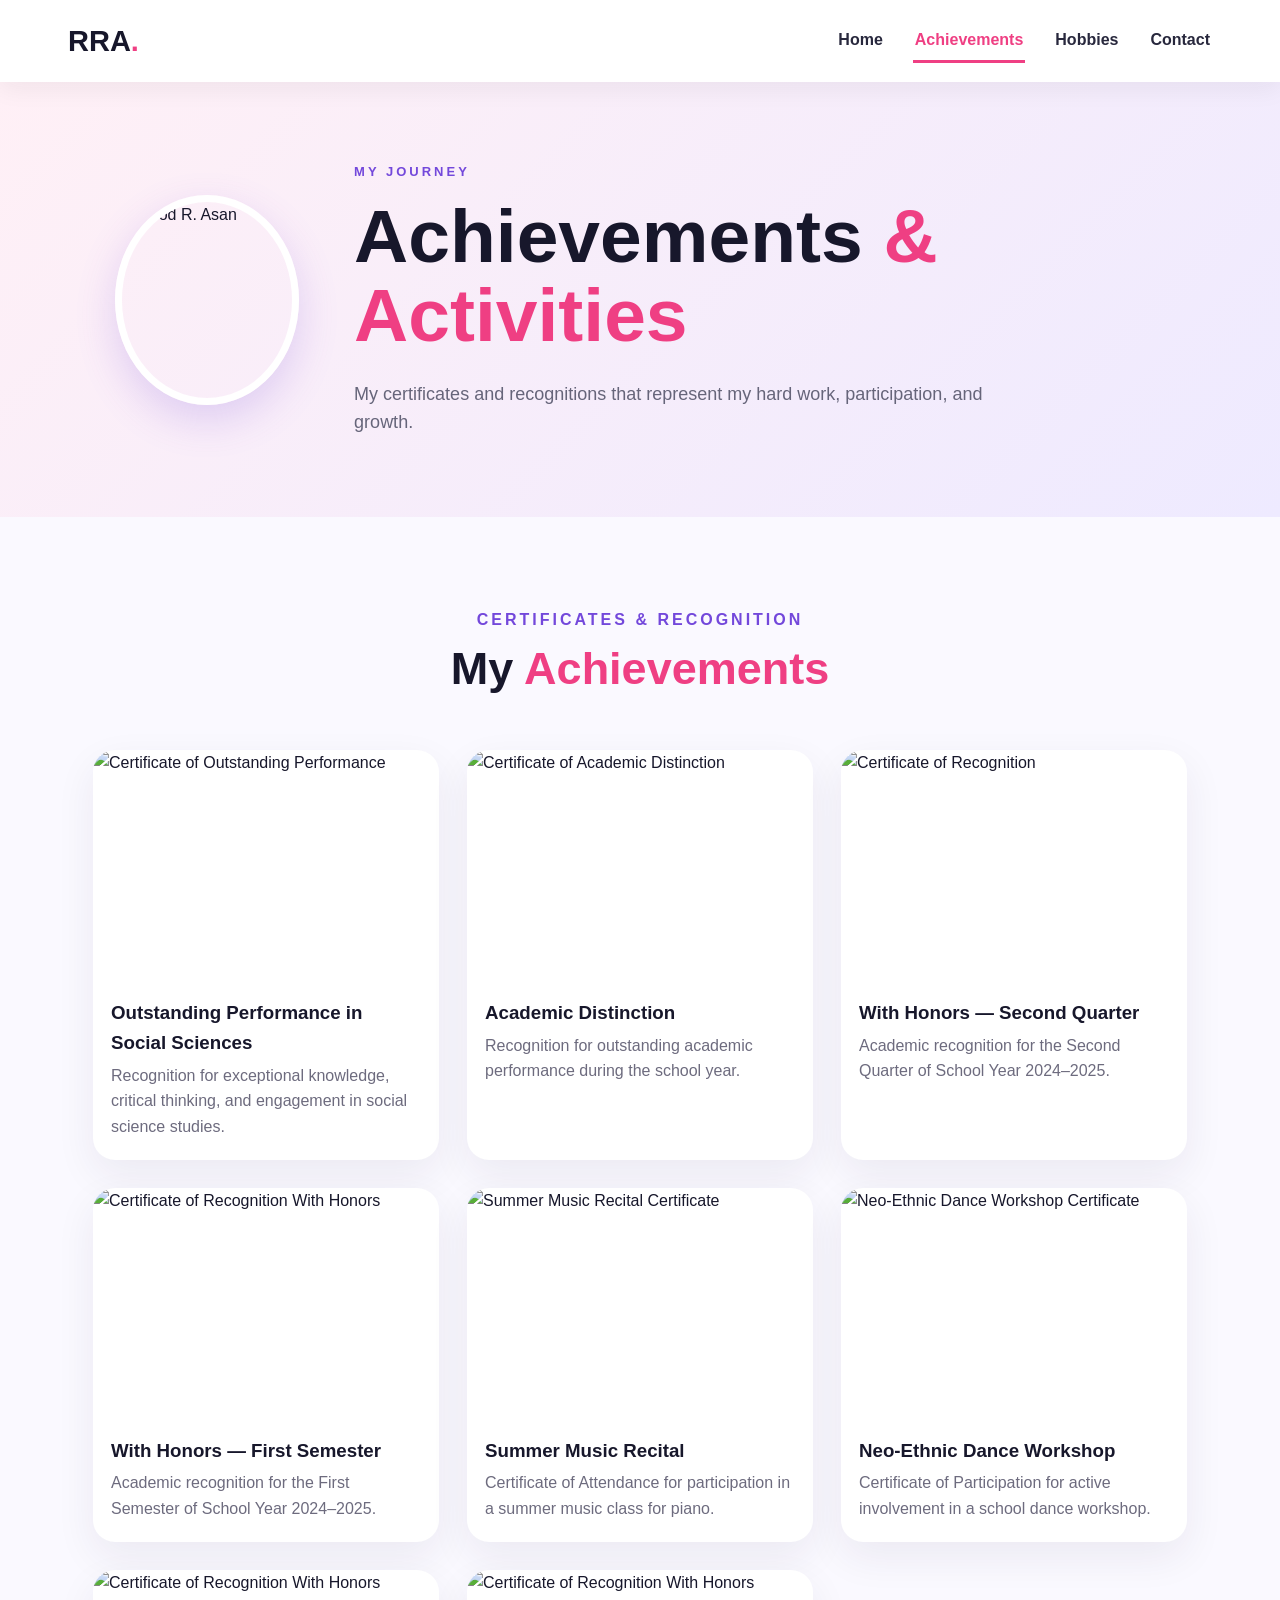
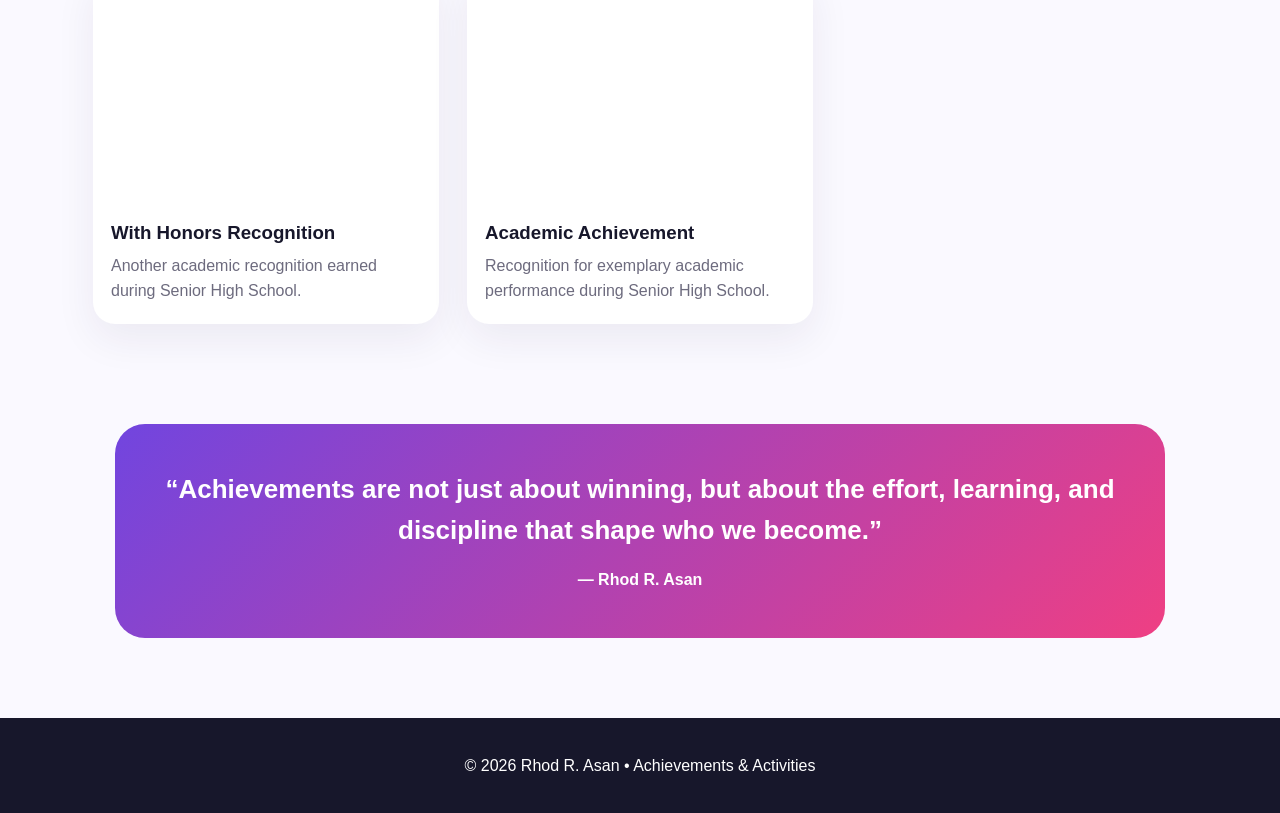
==== achievements.html @ ba3c5fa8 "Add files via upload" ====
<!DOCTYPE html>
<html lang="en">
<head>
<meta charset="UTF-8">
<meta name="viewport" content="width=device-width, initial-scale=1.0">
<title>Achievements | Rhod R. Asan</title>
<link rel="stylesheet" href="style.css">
</head>
<body>
<header>
<nav>
<a class="brand" href="index.html">RRA<span>.</span></a>
<div class="links">
<a href="index.html">Home</a>
<a class="active" href="achievements.html">Achievements</a>
<a href="hobbies.html">Hobbies</a>
<a href="contact.html">Contact</a>
</div>
</nav>
</header>

<section class="page-head">
<img class="small-profile" src="images/profile.jpg" alt="Rhod R. Asan">
<div>
<p class="eyebrow">MY JOURNEY</p>
<h1>Achievements <span>& Activities</span></h1>
<p>My certificates and recognitions that represent my hard work, participation, and growth.</p>
</div>
</section>

<section class="section achievements">
<div class="title"><p>CERTIFICATES & RECOGNITION</p><h2>My <span>Achievements</span></h2></div>
<div class="gallery">

<article><img src="images/achievement-1.jpg" alt="Certificate of Outstanding Performance"><h3>Outstanding Performance in Social Sciences</h3><p>Recognition for exceptional knowledge, critical thinking, and engagement in social science studies.</p></article>

<article><img src="images/achievement-2.jpg" alt="Certificate of Academic Distinction"><h3>Academic Distinction</h3><p>Recognition for outstanding academic performance during the school year.</p></article>

<article><img src="images/achievement-3.jpg" alt="Certificate of Recognition"><h3>With Honors — Second Quarter</h3><p>Academic recognition for the Second Quarter of School Year 2024–2025.</p></article>

<article><img src="images/achievement-4.jpg" alt="Certificate of Recognition With Honors"><h3>With Honors — First Semester</h3><p>Academic recognition for the First Semester of School Year 2024–2025.</p></article>

<article><img src="images/achievement-5.jpg" alt="Summer Music Recital Certificate"><h3>Summer Music Recital</h3><p>Certificate of Attendance for participation in a summer music class for piano.</p></article>

<article><img src="images/achievement-6.jpg" alt="Neo-Ethnic Dance Workshop Certificate"><h3>Neo-Ethnic Dance Workshop</h3><p>Certificate of Participation for active involvement in a school dance workshop.</p></article>

<article><img src="images/achievement-7.jpg" alt="Certificate of Recognition With Honors"><h3>With Honors Recognition</h3><p>Another academic recognition earned during Senior High School.</p></article>

<article><img src="images/achievement-8.jpg" alt="Certificate of Recognition With Honors"><h3>Academic Achievement</h3><p>Recognition for exemplary academic performance during Senior High School.</p></article>

</div>
</section>

<section class="quote">“Achievements are not just about winning, but about the effort, learning, and discipline that shape who we become.”<small>— Rhod R. Asan</small></section>

<footer>© 2026 Rhod R. Asan • Achievements & Activities</footer>
</body>
</html>
---- style.css ----
*{box-sizing:border-box;margin:0;padding:0}html{scroll-behavior:smooth}body{font-family:Arial,Helvetica,sans-serif;color:#17172b;background:#faf9ff;line-height:1.6}header{position:sticky;top:0;z-index:20;background:rgba(255,255,255,.94);backdrop-filter:blur(12px);box-shadow:0 5px 25px #2221}nav{max-width:1200px;margin:auto;padding:18px 28px;display:flex;justify-content:space-between;align-items:center}.brand{font-size:29px;font-weight:900;text-decoration:none;color:#17172b}.brand span,h1 span,.title h2 span{color:#ef3f83}.links{display:flex;gap:28px}.links a{color:#28283d;text-decoration:none;font-weight:700;padding:8px 2px}.links a:hover,.links .active{color:#ef3f83;border-bottom:3px solid #ef3f83}.hero{min-height:650px;padding:80px 9%;display:grid;grid-template-columns:1.2fr .8fr;gap:70px;align-items:center;background:radial-gradient(circle at 10% 20%,#ffd9e8,transparent 28%),radial-gradient(circle at 90% 80%,#ded6ff,transparent 30%),#faf9ff}.eyebrow{color:#7348db;font-weight:900;letter-spacing:3px;font-size:13px}.hero h1,.page-head h1{font-size:clamp(45px,6vw,75px);line-height:1.05;margin:14px 0 25px}.hero-text>p:not(.eyebrow),.page-head>div>p:last-child{font-size:18px;color:#66657a;max-width:680px}.buttons{display:flex;gap:15px;margin-top:30px;flex-wrap:wrap}.btn,.outline{padding:14px 23px;border-radius:50px;text-decoration:none;font-weight:800}.btn{background:linear-gradient(135deg,#ef3f83,#7547dc);color:white;box-shadow:0 12px 30px #ef3f8344}.outline{border:2px solid #ef3f83;color:#ef3f83}.profile-card{background:white;padding:28px;border-radius:35px;text-align:center;box-shadow:0 25px 70px #29204a18;transform:rotate(2deg)}.profile-card img{width:260px;height:260px;object-fit:cover;object-position:center top;border-radius:50%;border:7px solid white;box-shadow:0 10px 35px #7547dc44}.profile-card h2{font-size:27px;margin-top:15px}.profile-card>p{color:#77768b}.stats{display:grid;grid-template-columns:repeat(3,1fr);margin-top:22px;padding-top:20px;border-top:1px solid #eee}.stats b{display:block;color:#ef3f83;font-size:20px}.stats small{color:#777}.section{max-width:1150px;margin:auto;padding:90px 28px}.title{text-align:center;margin-bottom:45px}.title p{color:#7348db;font-weight:900;letter-spacing:3px}.title h2{font-size:45px}.cards{display:grid;grid-template-columns:repeat(3,1fr);gap:25px}.cards>div{background:white;padding:35px;border-radius:25px;box-shadow:0 15px 40px #27204a0d;transition:.3s}.cards>div:hover{transform:translateY(-8px)}.icon{font-size:40px}.cards h3{margin:10px 0}.cards p,.muted{color:#6d6b7e}footer{padding:35px;text-align:center;background:#17172b;color:white}.page-head{padding:80px 9%;display:flex;align-items:center;gap:55px;background:linear-gradient(135deg,#fff0f6,#eeeaff)}.small-profile{width:210px;height:210px;border-radius:50%;object-fit:cover;object-position:center top;border:7px solid white;box-shadow:0 15px 40px #7547dc33}.gallery{display:grid;grid-template-columns:repeat(3,1fr);gap:28px}.gallery article{background:white;border-radius:22px;overflow:hidden;box-shadow:0 15px 40px #27204a12;transition:.3s}.gallery article:hover{transform:translateY(-7px)}.gallery img{width:100%;height:230px;object-fit:cover;display:block}.gallery h3{padding:18px 18px 5px}.gallery p{padding:0 18px 20px;color:#6d6b7e}.quote{max-width:1050px;margin:10px auto 80px;padding:45px;border-radius:30px;background:linear-gradient(135deg,#7145df,#ef3f83);color:white;font-size:26px;text-align:center;font-weight:700}.quote small{display:block;margin-top:15px;font-size:16px}.hobby-grid{display:grid;grid-template-columns:repeat(3,1fr);gap:30px}.hobby{min-height:350px;padding:40px;border-radius:30px;display:flex;flex-direction:column;justify-content:center;box-shadow:0 20px 50px #27204a12;transition:.3s}.hobby:hover{transform:translateY(-10px)}.hobby b{font-size:60px}.hobby h2{font-size:32px;margin:15px 0}.hobby p{color:#66657a}.music{background:linear-gradient(135deg,#ffdce9,#fff)}.art{background:linear-gradient(135deg,#e6ddff,#fff)}.creative{background:linear-gradient(135deg,#d9f7ec,#fff)}.contact{display:grid;grid-template-columns:1fr 1fr;gap:60px}.contact h2{font-size:36px;margin-bottom:15px}.contact-item{padding:20px 0;border-bottom:1px solid #eee;font-size:18px}.contact form{background:white;padding:35px;border-radius:28px;box-shadow:0 20px 60px #27204a12}.contact input,.contact textarea{width:100%;padding:15px;margin:9px 0;border:1px solid #ddd;border-radius:12px;font:inherit}.contact button{border:0;border-radius:50px;padding:15px;background:#ef3f83;color:white;font-weight:900;width:100%;margin-top:10px}@media(max-width:850px){.hero,.contact{grid-template-columns:1fr}.cards,.gallery,.hobby-grid{grid-template-columns:1fr 1fr}.page-head{flex-direction:column;text-align:center}.links{gap:12px}.profile-card{transform:none}}@media(max-width:600px){nav{flex-direction:column;gap:10px}.links{flex-wrap:wrap;justify-content:center}.hero{padding:55px 25px}.hero h1,.page-head h1{font-size:45px}.cards,.gallery,.hobby-grid{grid-template-columns:1fr}.section{padding:60px 20px}.page-head{padding:60px 25px}.small-profile{width:170px;height:170px}.quote{margin:20px;padding:35px 22px;font-size:20px}}
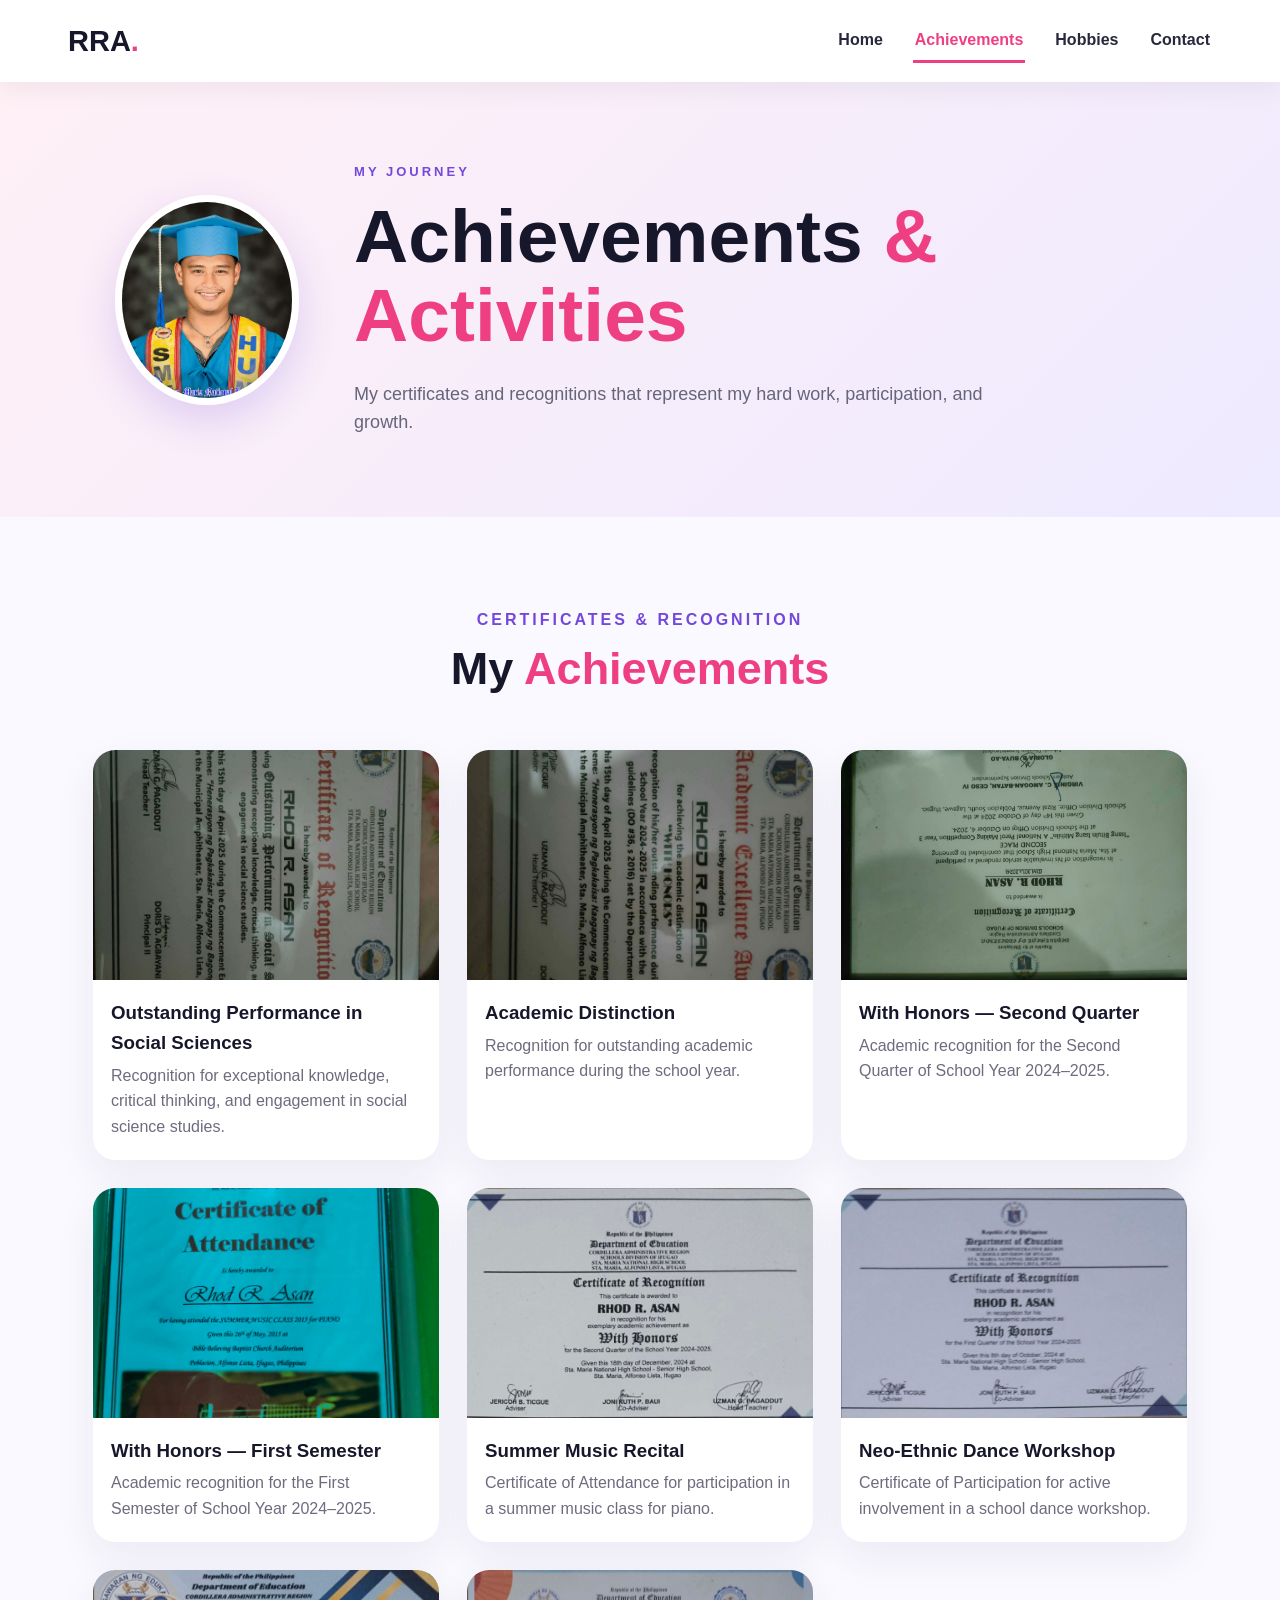
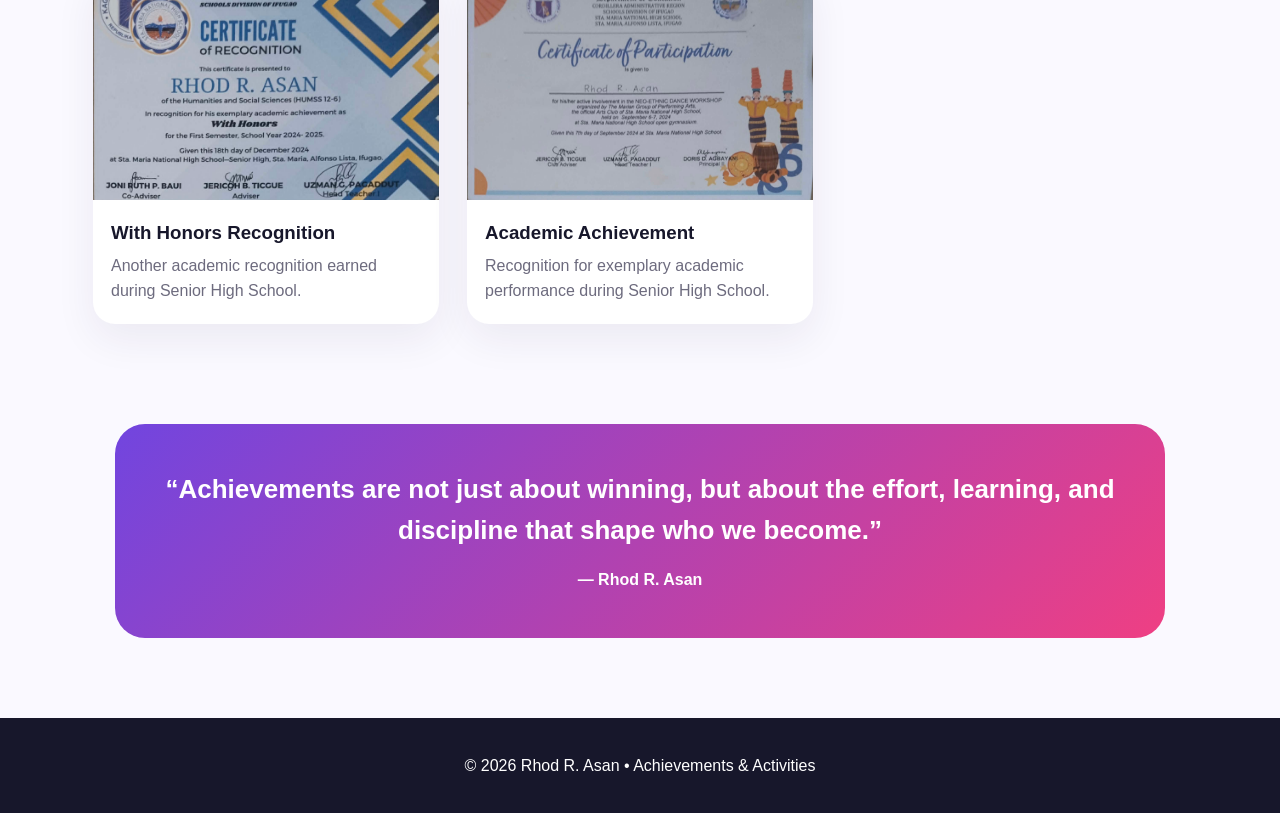
==== commit aee50b40: "Add files via upload" ====
--- a/achievements.html
+++ b/achievements.html
@@ -20,7 +20,7 @@
 </header>
 
 <section class="page-head">
-<img class="small-profile" src="images/profile.jpg" alt="Rhod R. Asan">
+<img class="small-profile" src="profile.jpg" alt="Rhod R. Asan">
 <div>
 <p class="eyebrow">MY JOURNEY</p>
 <h1>Achievements <span>& Activities</span></h1>
@@ -32,21 +32,21 @@
 <div class="title"><p>CERTIFICATES & RECOGNITION</p><h2>My <span>Achievements</span></h2></div>
 <div class="gallery">
 
-<article><img src="images/achievement-1.jpg" alt="Certificate of Outstanding Performance"><h3>Outstanding Performance in Social Sciences</h3><p>Recognition for exceptional knowledge, critical thinking, and engagement in social science studies.</p></article>
+<article><img src="achievement-1.jpg" alt="Certificate of Outstanding Performance"><h3>Outstanding Performance in Social Sciences</h3><p>Recognition for exceptional knowledge, critical thinking, and engagement in social science studies.</p></article>
 
-<article><img src="images/achievement-2.jpg" alt="Certificate of Academic Distinction"><h3>Academic Distinction</h3><p>Recognition for outstanding academic performance during the school year.</p></article>
+<article><img src="achievement-2.jpg" alt="Certificate of Academic Distinction"><h3>Academic Distinction</h3><p>Recognition for outstanding academic performance during the school year.</p></article>
 
-<article><img src="images/achievement-3.jpg" alt="Certificate of Recognition"><h3>With Honors — Second Quarter</h3><p>Academic recognition for the Second Quarter of School Year 2024–2025.</p></article>
+<article><img src="achievement-3.jpg" alt="Certificate of Recognition"><h3>With Honors — Second Quarter</h3><p>Academic recognition for the Second Quarter of School Year 2024–2025.</p></article>
 
-<article><img src="images/achievement-4.jpg" alt="Certificate of Recognition With Honors"><h3>With Honors — First Semester</h3><p>Academic recognition for the First Semester of School Year 2024–2025.</p></article>
+<article><img src="achievement-4.jpg" alt="Certificate of Recognition With Honors"><h3>With Honors — First Semester</h3><p>Academic recognition for the First Semester of School Year 2024–2025.</p></article>
 
-<article><img src="images/achievement-5.jpg" alt="Summer Music Recital Certificate"><h3>Summer Music Recital</h3><p>Certificate of Attendance for participation in a summer music class for piano.</p></article>
+<article><img src="achievement-5.jpg" alt="Summer Music Recital Certificate"><h3>Summer Music Recital</h3><p>Certificate of Attendance for participation in a summer music class for piano.</p></article>
 
-<article><img src="images/achievement-6.jpg" alt="Neo-Ethnic Dance Workshop Certificate"><h3>Neo-Ethnic Dance Workshop</h3><p>Certificate of Participation for active involvement in a school dance workshop.</p></article>
+<article><img src="achievement-6.jpg" alt="Neo-Ethnic Dance Workshop Certificate"><h3>Neo-Ethnic Dance Workshop</h3><p>Certificate of Participation for active involvement in a school dance workshop.</p></article>
 
-<article><img src="images/achievement-7.jpg" alt="Certificate of Recognition With Honors"><h3>With Honors Recognition</h3><p>Another academic recognition earned during Senior High School.</p></article>
+<article><img src="achievement-7.jpg" alt="Certificate of Recognition With Honors"><h3>With Honors Recognition</h3><p>Another academic recognition earned during Senior High School.</p></article>
 
-<article><img src="images/achievement-8.jpg" alt="Certificate of Recognition With Honors"><h3>Academic Achievement</h3><p>Recognition for exemplary academic performance during Senior High School.</p></article>
+<article><img src="achievement-8.jpg" alt="Certificate of Recognition With Honors"><h3>Academic Achievement</h3><p>Recognition for exemplary academic performance during Senior High School.</p></article>
 
 </div>
 </section>
